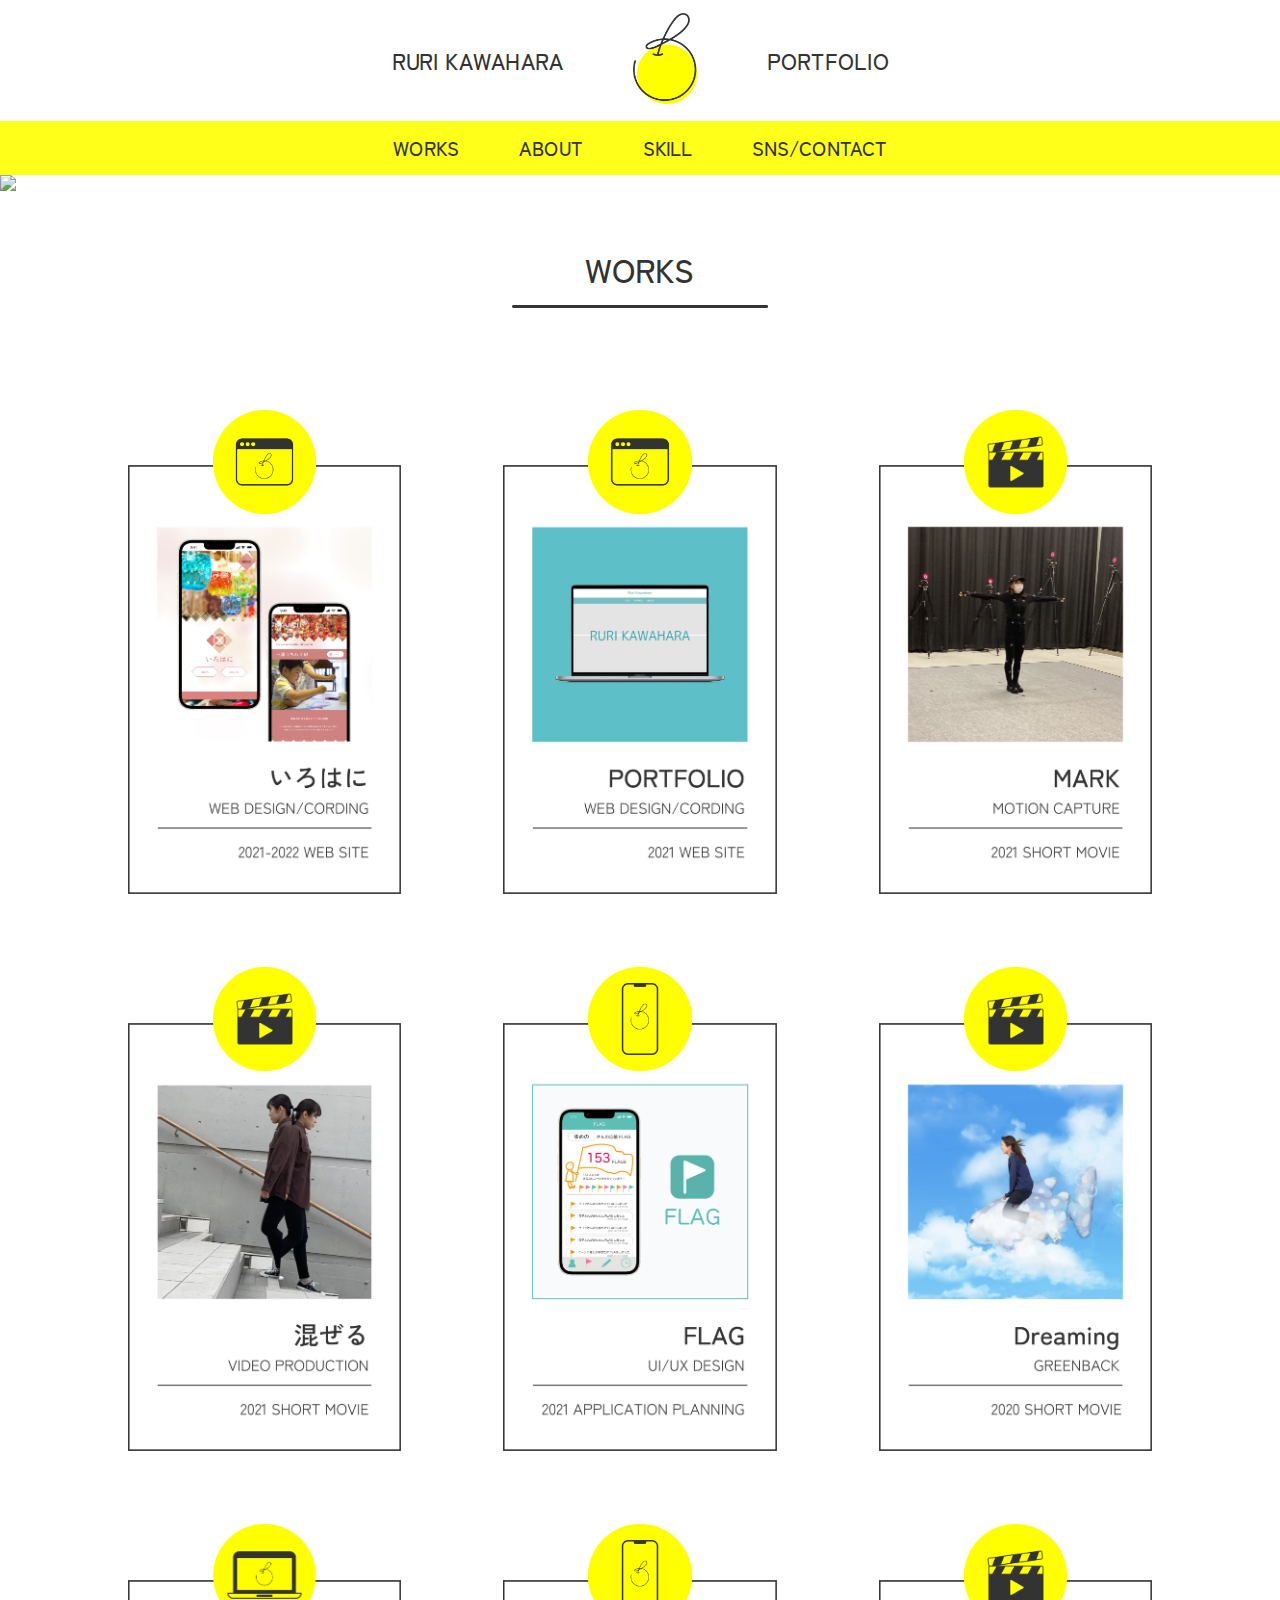
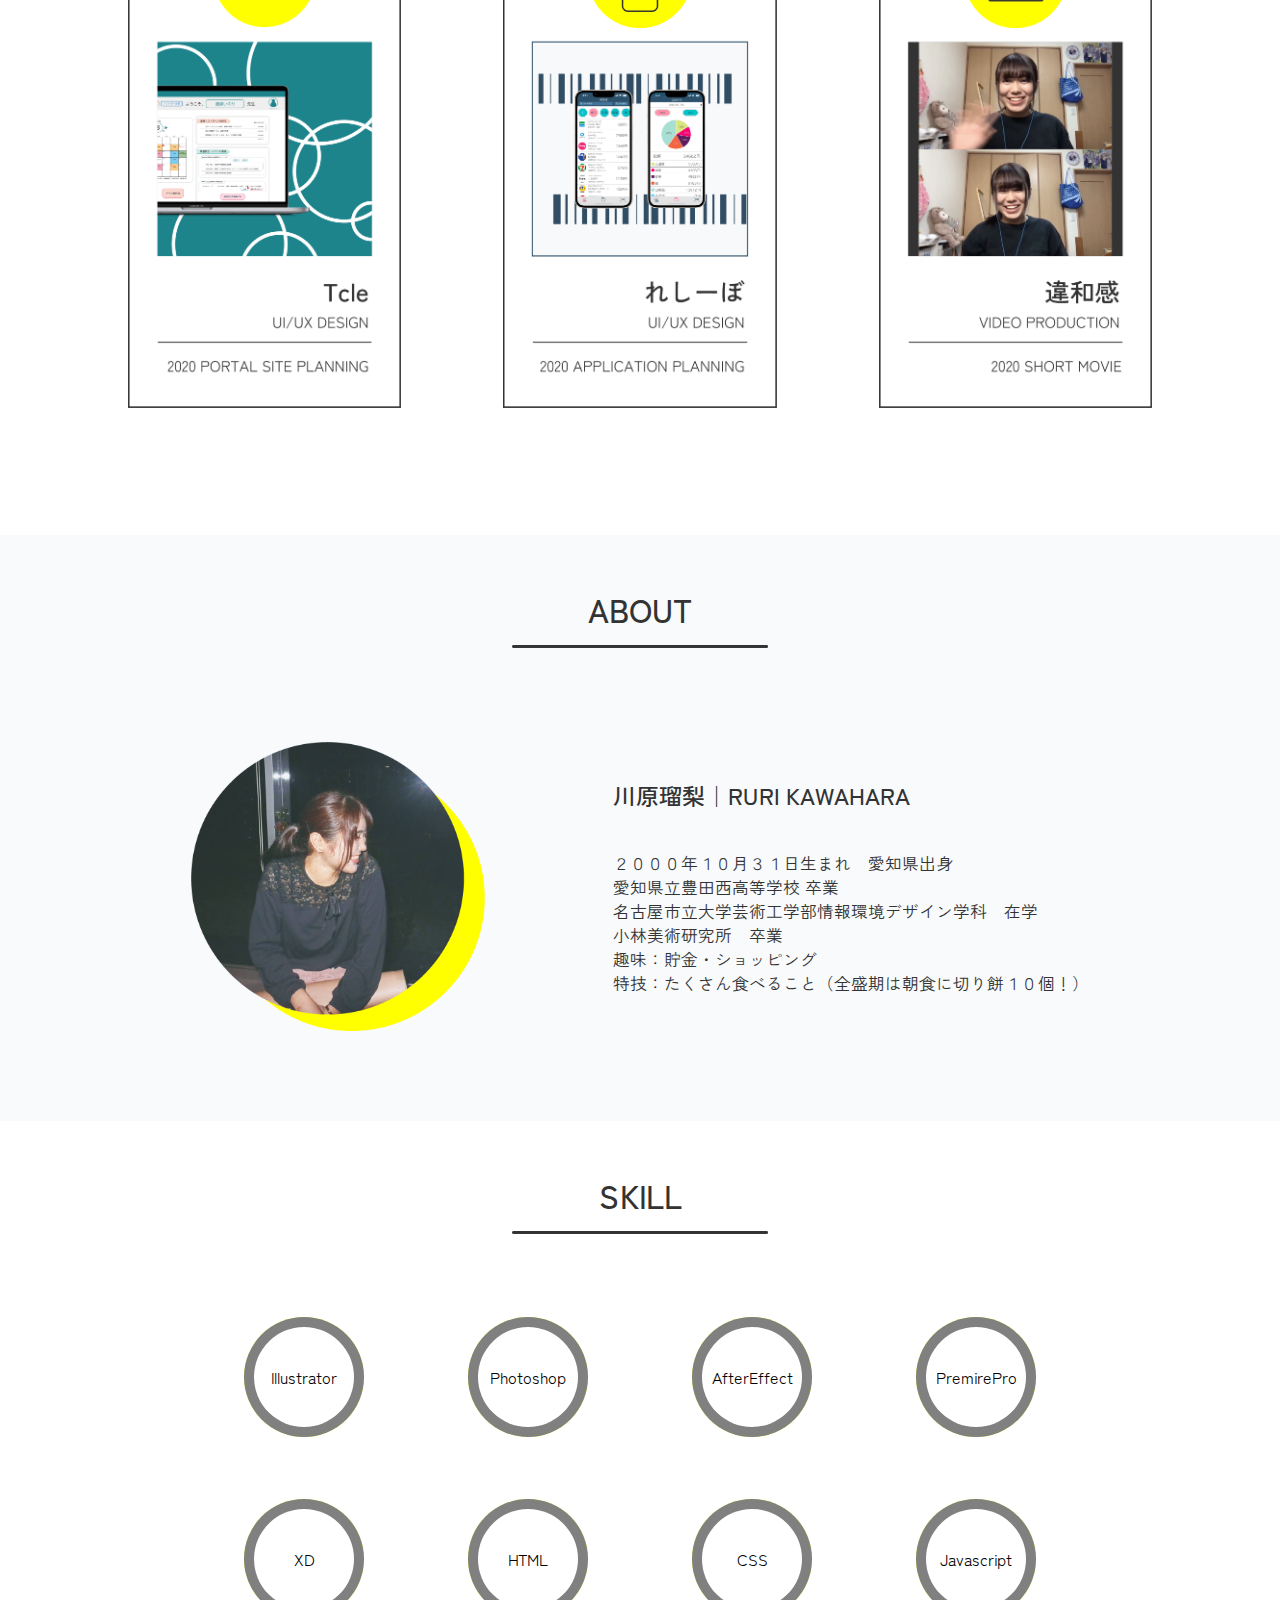
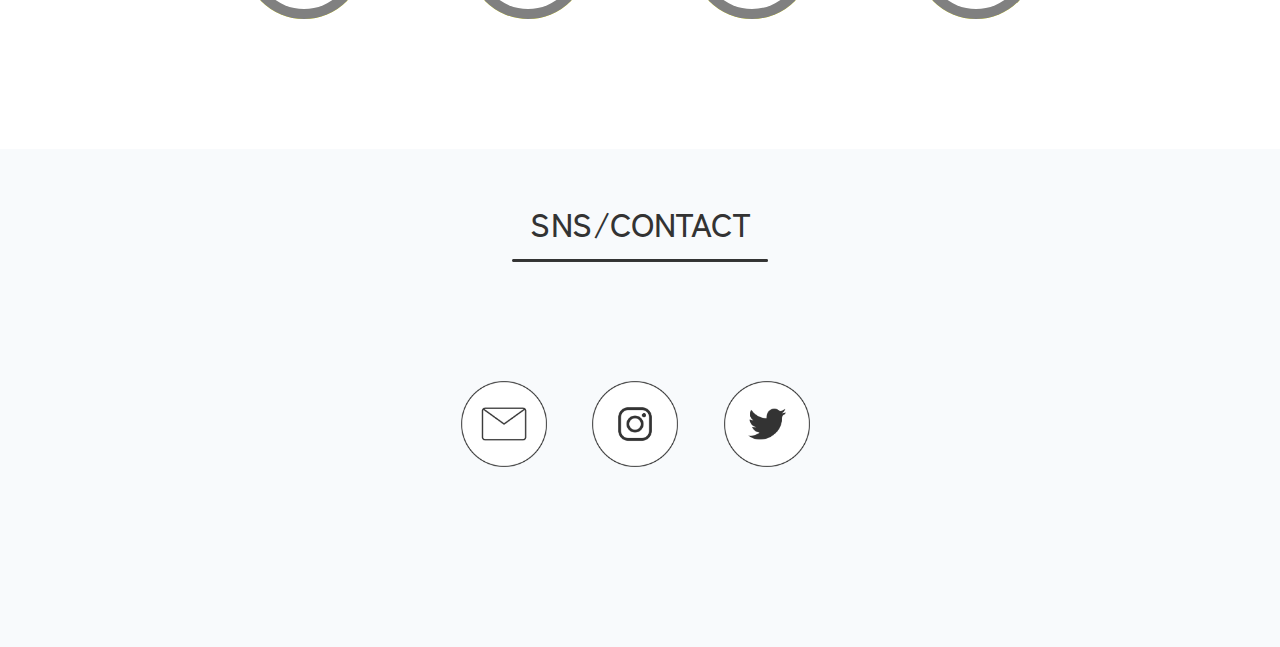
==== index.html @ ef6b2834 "Initialize repository" ====
<!DOCTYPE html>
<html>
    <head>
        <!-- 文字コード設定 -->
		<meta charset="utf-8" />
        <!-- ページタイトル(タブに表示される名前) -->
		<title>川原瑠梨ポートフォリオ</title>
        <meta name="description" content="川原瑠梨ポートフォリオ">
        <!-- CSS -->
        <link rel="stylesheet" href="style.css" />
        <link rel="icon" type="images/png" href="img/rurilogo.png">
        <!--ボタンの立体-->
        <link rel="stylesheet" type="text/css" href="css/7-1-18.css">
        <!--円グラフ-->
        <link rel="stylesheet" type="text/css" href="css/9-5-6.css">
    </head>
    <body>
        <div class="yokonarabe">
            <p class="top-text">RURI KAWAHARA</p>
            <a href=""><img class="top-logosize"src="img/rurilogo.png"></a>
            <p class="top-text">PORTFOLIO</p>
        </div>
        <div class="header-color yokonarabe"> 
            <a href=""><p class="header-text">WORKS</p></a>
            <a href=""><p class="header-text">ABOUT</p></a>
            <a href=""><p class="header-text">SKILL</p></a>
            <a href=""><p class="header-text">SNS/CONTACT</p></a>
        </div>
        <div class="MV">
            <img src="img/a.png">
        </div>
       

        <!--JAVA-->
        <script src="https://code.jquery.com/jquery-3.6.0.min.js" integrity="sha256-/xUj+3OJU5yExlq6GSYGSHk7tPXikynS7ogEvDej/m4=" crossorigin="anonymous"></script>
        <script type="text/javascript">
        $(function($) {
            const $bar = $('.header-color');
            const barHeight = $bar.outerHeight();
            const offset = $bar.offset();

            $(window).scroll(function () {
            if($(window).scrollTop() > offset.top) {
                $bar.addClass('js-fixed');
                $('.MV').css('padding-top', barHeight);
            } else {
                $bar.removeClass('js-fixed');
                $('.MV').css('padding-top', 0);
            }
            });
        });
        </script>
        <div>
            <div class="tatenarabe">
                <div class="title-space">
                    <p class="title-text">WORKS</p>
                    <img class="title-line"src="img/line.png">
                </div>
            </div>
            <div class="works-layout">
                <div class="relative"><a href="">
                    <div class="tatenarabe1 float1">
                        <img class="works-icon-size"src="img/web.png">
                        <img class="works-size"src="img/irohani1.png">
                    </div>
                </a></div>
                <div class="relative"><a href="">
                    <div class="tatenarabe1 float1">
                        <img class="works-icon-size"src="img/web.png">
                        <img class="works-size "src="img/port1.png">
                    </div>
                </a></div>
                <div class="relative"><a href="">
                    <div class="tatenarabe1 float1">
                        <img class="works-icon-size"src="img/movie.png">
                        <img class="works-size"src="img/mark1.png">
                    </div>
                </a></div>
                <div class="relative"><a href="">
                    <div class="tatenarabe1 float1">
                        <img class="works-icon-size"src="img/movie.png">
                        <img class="works-size"src="img/mix1.png">
                    </div>
                </a></div>
                <div class="relative"><a href="">
                    <div class="tatenarabe1 float1">
                        <img class="works-icon-size"src="img/iphone.png">
                        <img class="works-size"src="img/flag1.png">
                    </div>
                </a></div>
                <div class="relative"><a href="">
                    <div class="tatenarabe1 float1">
                        <img class="works-icon-size"src="img/movie.png">
                        <img class="works-size"src="img/dreaming1.png">
                    </div>
                </a></div>
                <div class="relative"><a href="">
                    <div class="tatenarabe1 float1">
                        <img class="works-icon-size"src="img/portal.png">
                        <img class="works-size"src="img/tcle1.png">
                    </div>
                </a></div> 
                <div class="relative"><a href="">
                    <div class="tatenarabe1 float1">
                        <img class="works-icon-size"src="img/iphone.png">
                        <img class="works-size"src="img/reshibo.png">
                    </div>
                </a></div>
                <div class="relative"><a href="">
                    <div class="tatenarabe1 float1">
                        <img class="works-icon-size"src="img/movie.png">
                        <img class="works-size"src="img/iwakan1.png">
                    </div>
                </a></div>         
            </div>
        </div>
        <div class="about-back">
            <div class="tatenarabe">
                <div class="title-space">
                    <p class="title-text">ABOUT</p>
                    <img class="title-line"src="img/line.png">
                    
                </div>
            </div>
            <div class="yokonarabe about-space">
                <img class="about-me-size"src="img/me.png">
                <div >
                    <p class="about-text-1">川原瑠梨｜RURI KAWAHARA</p>
                    <p class="about-text-2">２０００年１０月３１日生まれ　愛知県出身</p>
                    <p class="about-text-2">愛知県立豊田西高等学校 卒業</p>
                    <p class="about-text-2">名古屋市立大学芸術工学部情報環境デザイン学科　在学</p>
                    <p class="about-text-2">小林美術研究所　卒業</p>
                    <p class="about-text-2">趣味：貯金・ショッピング</p>
                    <p class="about-text-2">特技：たくさん食べること（全盛期は朝食に切り餅１０個！）</p>
                </div>
            </div>
        </div>
        
        <div>

        </div>
        <div class="tatenarabe">
            <div class="title-space skill-underspace">
                <p class="title-text">SKILL</p>
                <img class="title-line"src="img/line.png">

                <section id="Skill" class="profileSection">
                    <table>
                        <tr>
                            <td class="skillSet">
                                <div class="skillCircle circle-ill"><div class="circle-inner">Illustrator</div></div>
                                <div class="skillCircle circle-ps"><div class="circle-inner">Photoshop</div></div>
                                <div class="skillCircle circle-ae"><div class="circle-inner">AfterEffect</div></div>
                                <div class="skillCircle circle-pr"><div class="circle-inner">PremirePro</div></div>
                            </td>
                        </tr>
                        <tr>
                            <td class="skillSet">
                                <div class="skillCircle circle-xd"><div class="circle-inner">XD</div></div>
                                <div class="skillCircle circle-html"><div class="circle-inner">HTML</div></div>
                                <div class="skillCircle circle-css"><div class="circle-inner">CSS</div></div>
                                <div class="skillCircle circle-java"><div class="circle-inner">Javascript</divv></div>
                            </td>
                        </tr>
                    </table>
                </section>
            </div>
        </div>
        <div class="tatenarabe about-back skill-underspace">
            <div class="title-space">
                <p class="title-text">SNS/CONTACT</p>
                <img class="title-line"src="img/line.png">
            </div>
            <div class="sns-layout">
                <a href=""><img class="sns-icon-size float2"src="img/mail.png"></a>
                <a href=""><img class="sns-icon-size float2"src="img/insta.png"></a>
                <a href=""><img class="sns-icon-size float2"src="img/twi.png"></a>
            </div>
        </div>
        <script>
            $(function(){
                $(window).scroll(function (){
                    $('.fadein').each(function(){
                    var elementTop = $(this).offset().top;
                    var scroll = $(window).scrollTop();
                    var windowHeight = $(window).height();
                    if (scroll > elementTop - windowHeight + 100){
                        $(this).addClass('scrollin');
                    }
                    });
                });
            });
        </script>




        <script src="https://code.jquery.com/jquery-3.4.1.min.js" integrity="sha256-CSXorXvZcTkaix6Yvo6HppcZGetbYMGWSFlBw8HfCJo=" crossorigin="anonymous"></script>
        <script src="https://cdnjs.cloudflare.com/ajax/libs/Chart.js/2.8.0/Chart.min.js"></script>
        <script src="https://cdnjs.cloudflare.com/ajax/libs/protonet-jquery.inview/1.1.2/jquery.inview.min.js"></script>
        <!--自作のJS-->
        <script src="js/9-5-6.js"></script>

        <script>
        </script>

    </body>
</html>
---- style.css ----
@charset "UTF-8";

/*共通部分*/
html{
    font-size:100%;
}
a{
    text-decoration:none;
}
img{
    max-width: 100%;
}
li{
	list-style:none;
}
* {
	box-sizing: border-box;
	margin: 0;
	padding: 0;
}

@font-face {
	font-family:"zen1";
	src: url(font/Zen_Kaku_Gothic_New/ZenKakuGothicNew-Regular.ttf);
	font-weight: 400;
}
@font-face {
	font-family:"zen2";
	src: url(font/Zen_Kaku_Gothic_New/ZenKakuGothicNew-Medium.ttf);
	font-weight: 400;
}

.top-logosize{
    width:5vw;
}
.top-text{
    font-family: "zen2";
    padding-left: 70px;
    padding-right: 70px;
    font-size: 1.7vw;
    color: #333333;
}
.header-text{
    font-family: "zen2";
    font-size: 1.5vw;
    padding-left: 30px;
    padding-right: 30px;
    color: #333333;
}
.header-color{
    background-color:rgba(255,255,0,0.9);
    width: 100%;
    z-index: 1000;
}

.yokonarabe{
    display: flex;
    justify-content: center;
    align-items: center;
    padding-top: 1%;
    padding-bottom: 1%;
}

.yokonarabe1{
	display: flex;
	justify-content: space-around;
}
.tatenarabe{
    text-align: center;
}
.tatenarabe1{
    display: flex;
    justify-content: center;
}

.title-text{
    font-family: "zen2";
    font-size: 2.5vw;
    color: #333333;
    padding-bottom: 1%;
}
.title-line{
    width:20%;
    padding-bottom: 6%;
}
.title-space{
    padding-top: 4%;
}
.js-fixed{
    position:fixed;
    top:0;
}

.MV{
    width: 100%;
}

/*about*/
.about-me-size{
    width:33%;
    padding-right: 10%;
}
.about-text-1{
    font-family: "zen2";
    font-size: 1.8vw;
    color: #333333;
    padding-bottom: 8%;
}
.about-text-2{
    font-family: "zen1";
    font-size: 1.3vw;
    color: #333333;
}
.about-space{
    padding-bottom: 7%;
}
.about-back{
    background-color: #f8fafc;
}


/*works*/
.works-layout{
    display: grid;
    grid-template-columns: 1fr 1fr 1fr;
    gap:10%;  
    padding-right: 10%;
    padding-left: 10%;
    padding-bottom: 30%;
    padding-top: 6%;
}
.works-layout2{
    display: flex;
    justify-content: center;
    flex-wrap: wrap;
}
.works-size{
    /* padding-left:4%;
    padding-right:4%; */
    padding-bottom: 0;
}
.works-icon-size{
    width:38%;
    position: absolute;
    top:-13%;
}


.fadein {
  opacity : 0;
  transform : translate(0, 50px);
  transition:all 0.5s;
}
 
.fadein.scrollin {
  opacity : 1;
  transform : translate(0, 0);
}

.float1{
    /*アニメーションの指定*/
    transition: all .3s;
    top:0;
}
/*hoverをしたらボックスに影がつく*/
.float1:hover {
    transform: translateY(10px);
    box-shadow: 13px 13px rgba(255,255, 0, 1);
}

.relative{
    position: relative;
}

.float2{
    /*アニメーションの指定*/
    transition: all .3s;
    top:0;
}
/*hoverをしたらボックスに影がつく*/
.float2:hover {
    transform: translateY(7px);
	filter: drop-shadow(4px 4px   rgba(255,255,0,1))
}



/*skill*/
#Skill table {
    width: 900px;
    margin: 0 auto;
    text-align: left;
}
    
#Skill table th {
    width: 230px;
    padding: 60px 0 0;
}
    
#Skill table td {
    padding: 60px 0 0;
}
    
#Skill table tr:nth-child(1) th,
#Skill table tr:nth-child(1) td {
    padding-top: 0;
}
    
#Skill table td.skillSet {
    display: flex;
    justify-content: space-around;
}



.skillCircle {
	position: relative;
	width: 120px;
	height: 120px;
	border-radius: 50%;
	text-align: center;
	overflow: hidden;
	z-index: 1;
}

.skillCircle::before {
	content: "";
	display: block;
	position: absolute;
	top: 0;
	left: -60px;
	width: 120px;
	height: 120px;
	transform-origin: right 60px;
	z-index: 2;
	color: yellow;
}

.skillCircle::after {
	content: "";
	display: block;
	position: absolute;
	top: 0px;
	left: 60px;
	width: 120px;
	height: 120px;
	transform-origin: left 60px;
	z-index: 3;
	color: yellow;
}

.skillCircle .circle-inner {
	position: absolute;
    font-family:"zen1";
	top: 10px;
	left:10px;
	width: 100px;
	height: 100px;
	padding-top: 38px;
	background: #fff;
	border-radius: 50%;
	z-index: 4;
}

.circle-ill {
	background: yellow;	
}
.circle-ill::before {
	background: gray;
}
.circle-ill::after {
	background: gray;
	animation: rotateCircleRightILL 8s linear infinite
}

.circle-ps {
	background: yellow;	
}
.circle-ps::before {
	background: gray;
}
.circle-ps::after {
	background: gray;
	animation: rotateCircleRightPS 8s linear infinite;
}

.circle-ae {
	background: yellow;	
}
.circle-ae::before {
	background: gray;
    animation: rotateCircleLeftAE 8s linear infinite;
}
.circle-ae::after {
	background: gray;
	animation: rotateCircleRightAE 8s linear infinite;
}

.circle-pr {
	background: yellow;	
}
.circle-pr::before {
	background: gray;
    animation: rotateCircleLeftPR 8s linear infinite;
}
.circle-pr::after {
	background: gray;
	animation: rotateCircleRightPR 8s linear infinite;
}

.circle-xd {
	background: yellow;	
}
.circle-xd::before {
	background: gray;
}
.circle-xd::after {
	background: gray;
	animation: rotateCircleRightXd 8s linear infinite;
}

.circle-html {
	background: yellow;	
}
.circle-html::before {
	background: gray;
}
.circle-html::after {
	background: gray;
	animation: rotateCircleRightHTML 8s linear infinite;
}
.circle-css {
	background: yellow;	
}
.circle-css::before {
	background: gray;
}
.circle-css::after {
	background: gray;
	animation: rotateCircleRightCSS 8s linear infinite;
}
.circle-java {
	background: yellow;	
}
.circle-java::before {
	background: gray;
}
.circle-java::after {
	background: gray;
	animation: rotateCircleRightJAVA 8s linear infinite;
}

@keyframes rotateCircleRightILL {
	0%   { transform: rotate(0deg); }
	15%  { transform: rotate(120deg); }
	100% { transform: rotate(120deg); }
}
@keyframes rotateCircleRightPS {
	0%   { transform: rotate(0deg); }
	15%  { transform: rotate(40deg); }
	100% { transform: rotate(40deg); }
}
@keyframes rotateCircleRightAE {
	0%   {
		transform: rotate(0deg);
		background: gray;
	}
	15.0%  {
		transform: rotate(180deg);
		background: gray;
	}
	15.01% {
		transform: rotate(360deg);
		background: yellow;
	}
	100% {
		transform: rotate(360deg);
		background: yellow;
	}
}
@keyframes rotateCircleLeftAE {
	0%   { transform: rotate(0deg); }
	15.01%  { transform: rotate(0deg); }
	30%  { transform: rotate(120deg); }
	100% { transform: rotate(120deg); }
}

@keyframes rotateCircleRightPR {
	0%   {
		transform: rotate(0deg);
		background: gray;
	}
	15%  {
		transform: rotate(180deg);
		background: gray;
	}
	15.01% {
		transform: rotate(360deg);
		background: yellow;
	}
	100% {
		transform: rotate(360deg);
		background: yellow;
	}
}

@keyframes rotateCircleLeftPR {
	0%   { transform: rotate(0deg); }
	15%  { transform: rotate(0deg); }
	30%  { transform: rotate(70deg); }
	100% { transform: rotate(70deg); }
}

@keyframes rotateCircleRightXd {
	0%   { transform: rotate(0deg); }
	15%  { transform: rotate(90deg); }
	100% { transform: rotate(90deg); }
}
@keyframes rotateCircleRightHTML {
	0%   { transform: rotate(0deg); }
	15%  { transform: rotate(100deg); }
	100% { transform: rotate(100deg); }
}
@keyframes rotateCircleRightCSS {
	0%   { transform: rotate(0deg); }
	15%  { transform: rotate(100deg); }
	100% { transform: rotate(100deg); }
}
@keyframes rotateCircleRightJAVA {
	0%   { transform: rotate(0deg); }
	15%  { transform: rotate(30deg); }
	100% { transform: rotate(30deg); }
}


.skill-underspace{
    padding-bottom: 10%;
}

/*SNS*/
.sns-layout{
    display: grid;
    grid-template-columns: 1fr 1fr 1fr;
    gap:10%;  
	padding-right: 36%;
    padding-left: 36%;
	padding-top: 3%;
	padding-bottom: 3%;
}
.sns-icon-size{
	padding-bottom: 10%;
	padding-right: 10%;
}
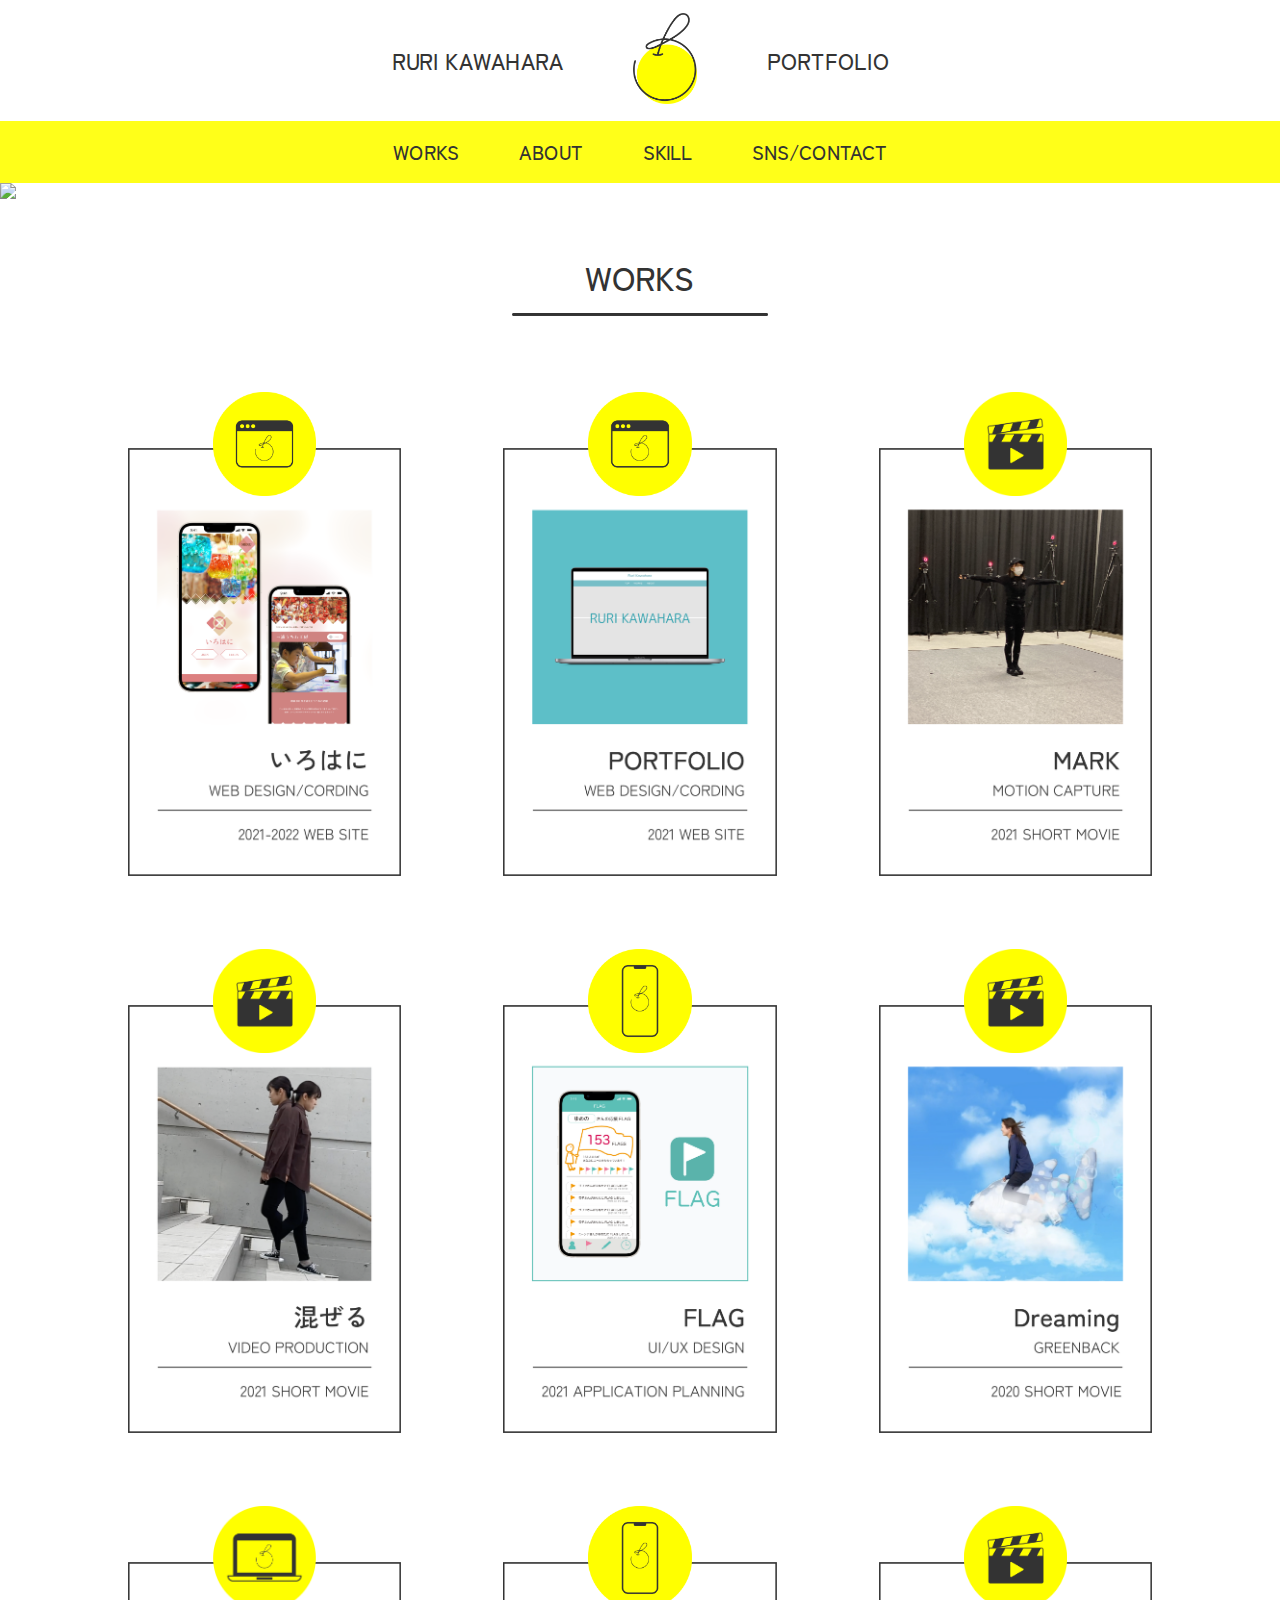
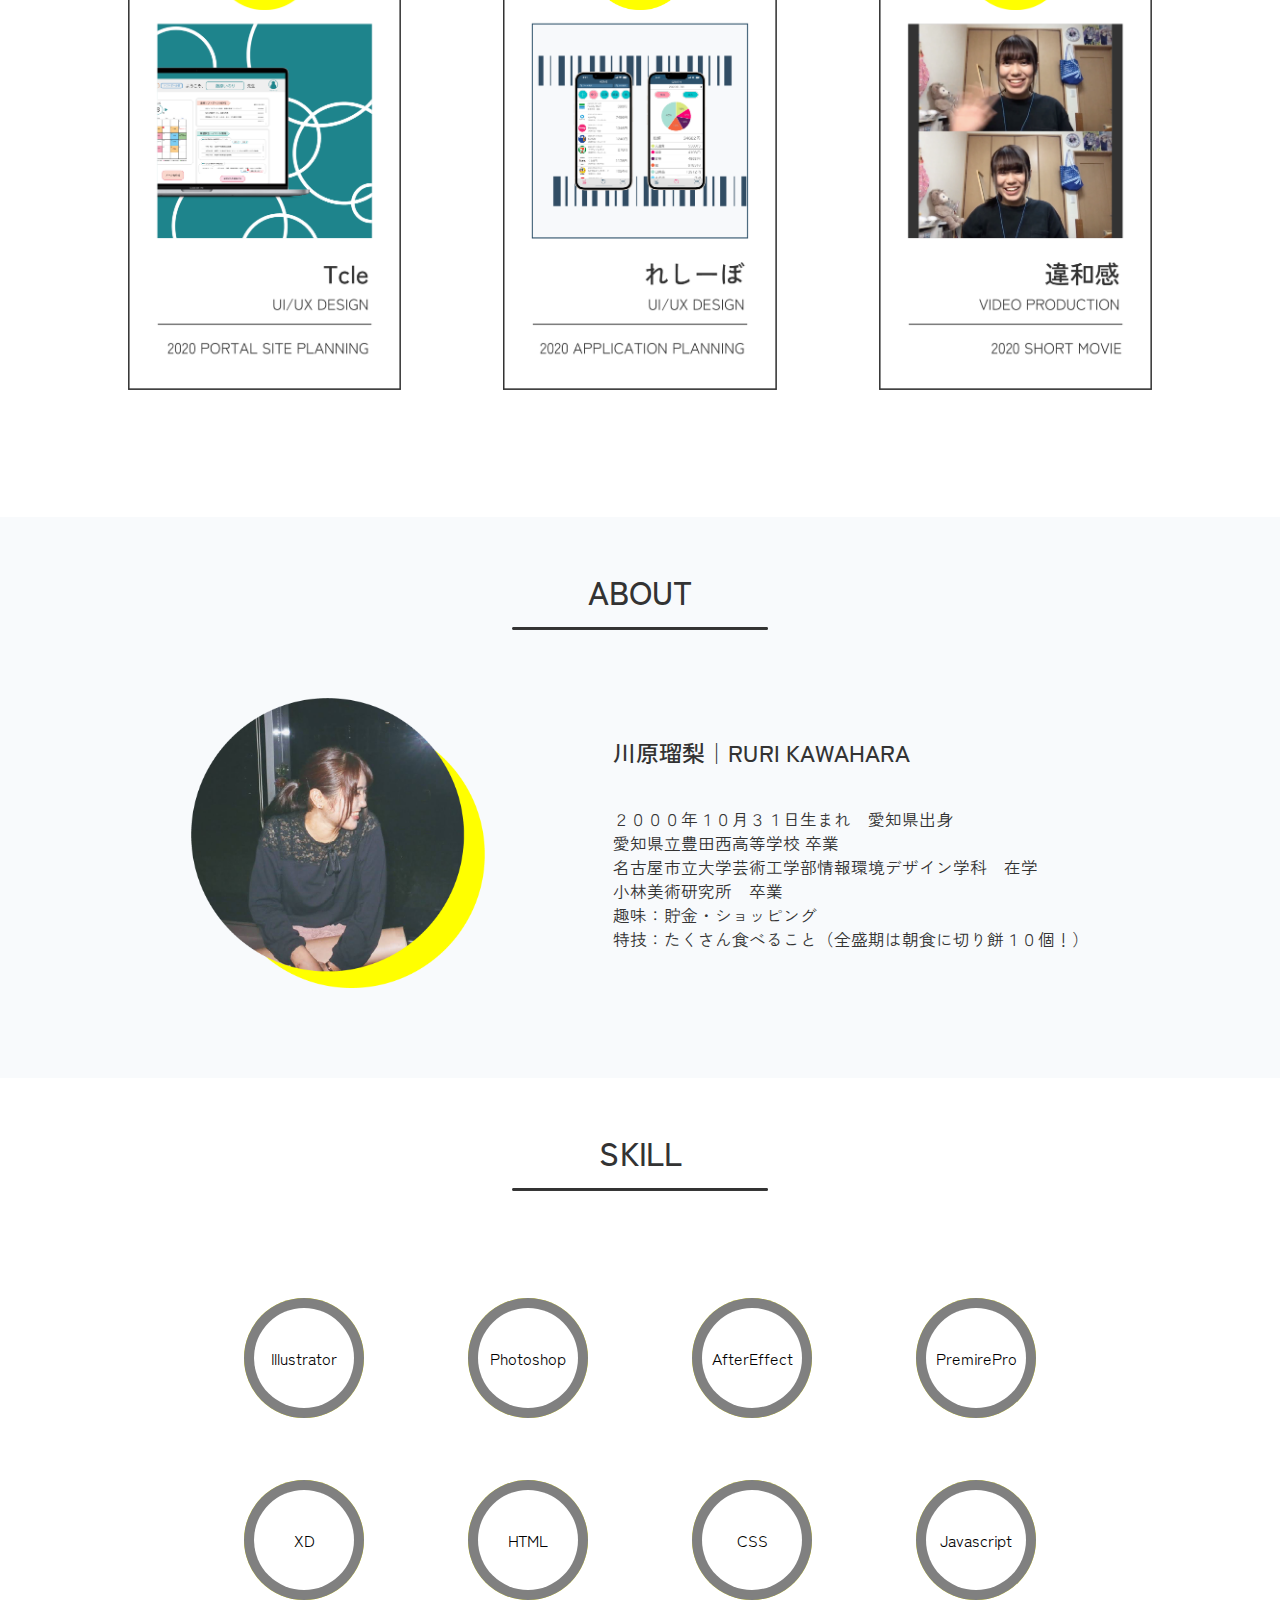
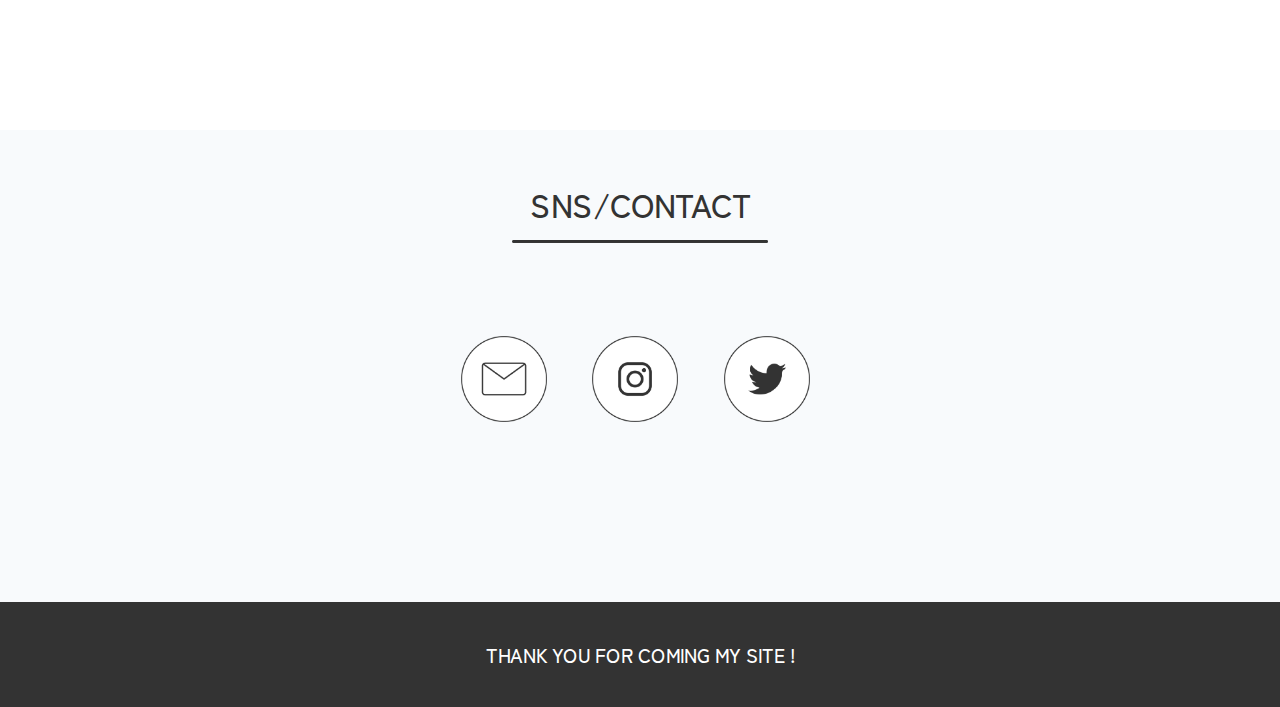
==== commit 3ab2982c: "2/10-1" ====
--- a/index.html
+++ b/index.html
@@ -17,14 +17,14 @@
     <body>
         <div class="yokonarabe">
             <p class="top-text">RURI KAWAHARA</p>
-            <a href=""><img class="top-logosize"src="img/rurilogo.png"></a>
+            <a href="index.html"><img class="top-logosize"id="top"src="img/rurilogo.png"></a>
             <p class="top-text">PORTFOLIO</p>
         </div>
         <div class="header-color yokonarabe"> 
-            <a href=""><p class="header-text">WORKS</p></a>
-            <a href=""><p class="header-text">ABOUT</p></a>
-            <a href=""><p class="header-text">SKILL</p></a>
-            <a href=""><p class="header-text">SNS/CONTACT</p></a>
+            <a href="#works"><p class="header-text">WORKS</p></a>
+            <a href="#about"><p class="header-text">ABOUT</p></a>
+            <a href="#skill"><p class="header-text">SKILL</p></a>
+            <a href="#sns"><p class="header-text">SNS/CONTACT</p></a>
         </div>
         <div class="MV">
             <img src="img/a.png">
@@ -53,7 +53,7 @@
         <div>
             <div class="tatenarabe">
                 <div class="title-space">
-                    <p class="title-text">WORKS</p>
+                    <p class="title-text"id="works">WORKS</p>
                     <img class="title-line"src="img/line.png">
                 </div>
             </div>
@@ -117,7 +117,7 @@
         <div class="about-back">
             <div class="tatenarabe">
                 <div class="title-space">
-                    <p class="title-text">ABOUT</p>
+                    <p class="title-text"id="about">ABOUT</p>
                     <img class="title-line"src="img/line.png">
                     
                 </div>
@@ -141,7 +141,7 @@
         </div>
         <div class="tatenarabe">
             <div class="title-space skill-underspace">
-                <p class="title-text">SKILL</p>
+                <p class="title-text"id="skill">SKILL</p>
                 <img class="title-line"src="img/line.png">
 
                 <section id="Skill" class="profileSection">
@@ -168,7 +168,7 @@
         </div>
         <div class="tatenarabe about-back skill-underspace">
             <div class="title-space">
-                <p class="title-text">SNS/CONTACT</p>
+                <p class="title-text"id="sns">SNS/CONTACT</p>
                 <img class="title-line"src="img/line.png">
             </div>
             <div class="sns-layout">
@@ -177,6 +177,9 @@
                 <a href=""><img class="sns-icon-size float2"src="img/twi.png"></a>
             </div>
         </div>
+        <footer class="tatenarabe"> 
+            <p class="footer-text">THANK YOU FOR COMING MY SITE !</p>
+        </footer>
         <script>
             $(function(){
                 $(window).scroll(function (){
@@ -191,6 +194,135 @@
                 });
             });
         </script>
+        <script src="https://ajax.googleapis.com/ajax/libs/jquery/3.4.1/jquery.min.js"></script>
+        <script>
+            $(function () {
+            var set = 200;//ウインドウ上部からどれぐらいの位置で変化させるか
+            var boxTop = new Array;
+            var current = -1;
+            //各要素の位置
+            //position-nowは場所を取得したい対象の要素に付ける
+            $('.position-now').each(function (i) {
+                boxTop[i] = $(this).offset().top;
+            });
+            //最初の要素にclass="positiion-now"をつける
+            changeBox(0);
+            //スクロールした時の処理
+            $(window).scroll(function () {
+                scrollPosition = $(window).scrollTop();
+                for (var i = boxTop.length - 1; i >= 0; i--) {
+                if ($(window).scrollTop() > boxTop[i] - set) {
+                    changeBox(i);
+                    break;
+                }
+                };
+            });
+            //ナビの処理
+            function changeBox(secNum) {
+                if (secNum != current) {
+                current = secNum;
+                secNum2 = secNum + 1;//以下にクラス付与したい要素名と付与したいクラス名
+                $('nav li a').removeClass('link-current');
+
+                //位置によって個別に処理をしたい場合　
+                if (current == 0) {
+                    $('#top_link_js').addClass('link-current');
+                    // 現在地がsection1の場合の処理
+                } else if (current == 1) {
+                    $('#works_link_js').addClass('link-current');
+                    // 現在地がsection2の場合の処理
+                } else if (current == 2) {
+                    // 現在地がsection3の場合の処理
+                    $('#about_link_js').addClass('link-current');
+                }
+
+                }
+            };
+            });
+            $(function () {
+                $('a[href^="#"]').click(function () {
+                    var adjust = -100;
+                    var speed = 500;
+                    var href = $(this).attr("href");
+                    var target = $(href == "#" || href == "" ? 'html' : href);
+                    var position = target.offset().top + adjust;
+                    $("html, body").animate({ scrollTop: position }, speed, "swing");
+                    return false;
+                });
+            });
+
+
+            $(window).on('load', function(){
+                $('.loader-slide').addClass('open');
+            });
+
+
+            //変数定義
+            var navigationOpenFlag = false;
+            var navButtonFlag = true;
+            var focusFlag = false;
+            
+            //ハンバーガーメニュー
+                $(function(){
+            
+                $(document).on('click','.el_humburger',function(){
+                    if(navButtonFlag){
+                    spNavInOut.switch();
+                    //一時的にボタンを押せなくする
+                    setTimeout(function(){
+                        navButtonFlag = true;
+                    },200);
+                    navButtonFlag = false;
+                    }
+                });
+                $(document).on('click touchend', function(event) {
+                    if (!$(event.target).closest('.bl_header,.el_humburger').length && $('body').hasClass('js_humburgerOpen') && focusFlag) {
+                    focusFlag = false;
+                    //scrollBlocker(false);
+                    spNavInOut.switch();
+                    }
+                });
+                });
+            
+            //ナビ開く処理
+            function spNavIn(){
+                $('body').removeClass('js_humburgerClose');
+                $('body').addClass('js_humburgerOpen');
+                setTimeout(function(){
+                    focusFlag = true;
+                },200);
+                setTimeout(function(){
+                    navigationOpenFlag = true;
+                },200);
+
+                $('#overlay').fadeIn(200);
+            }
+            //ナビ閉じる処理
+            function spNavOut(){
+                $('body').removeClass('js_humburgerOpen');
+                $('body').addClass('js_humburgerClose');
+                setTimeout(function(){
+                    $(".uq_spNavi").removeClass("js_appear");
+                    focusFlag = false;
+                },200);
+                navigationOpenFlag = false;
+                $('#overlay').fadeOut(200);
+            }
+            
+            //ナビ開閉コントロール
+            var spNavInOut = {
+            switch:function(){
+                if($('body.spNavFreez').length){
+                return false;
+                }
+                if($('body').hasClass('js_humburgerOpen')){
+                spNavOut();
+                } else {
+                spNavIn();
+                }
+            }
+            };
+        </script>
 
 
 
--- a/style.css
+++ b/style.css
@@ -17,6 +17,9 @@
 	box-sizing: border-box;
 	margin: 0;
 	padding: 0;
+}
+footer{
+	background-color: #333333;
 }
 
 @font-face {
@@ -46,6 +49,8 @@
     padding-left: 30px;
     padding-right: 30px;
     color: #333333;
+	padding-top: 2%;
+	padding-bottom: 2%;
 }
 .header-color{
     background-color:rgba(255,255,0,0.9);
@@ -81,7 +86,7 @@
 }
 .title-line{
     width:20%;
-    padding-bottom: 6%;
+    padding-bottom: 4%;
 }
 .title-space{
     padding-top: 4%;
@@ -180,7 +185,7 @@
 /*hoverをしたらボックスに影がつく*/
 .float2:hover {
     transform: translateY(7px);
-	filter: drop-shadow(4px 4px   rgba(255,255,0,1))
+	filter: drop-shadow(6px 6px   rgba(255,255,0,1))
 }
 
 
@@ -450,4 +455,21 @@
 .sns-icon-size{
 	padding-bottom: 10%;
 	padding-right: 10%;
+}
+
+
+.profileSection {
+	display: block;
+	position: relative;
+	width: 100%;
+	margin: 50px auto 0;
+	text-align: center;
+}
+
+.footer-text{
+	font-family: "zen2";
+    font-size: 1.5vw;
+    color: #ffffff;
+	padding-top:3%;
+	padding-bottom: 3%;
 }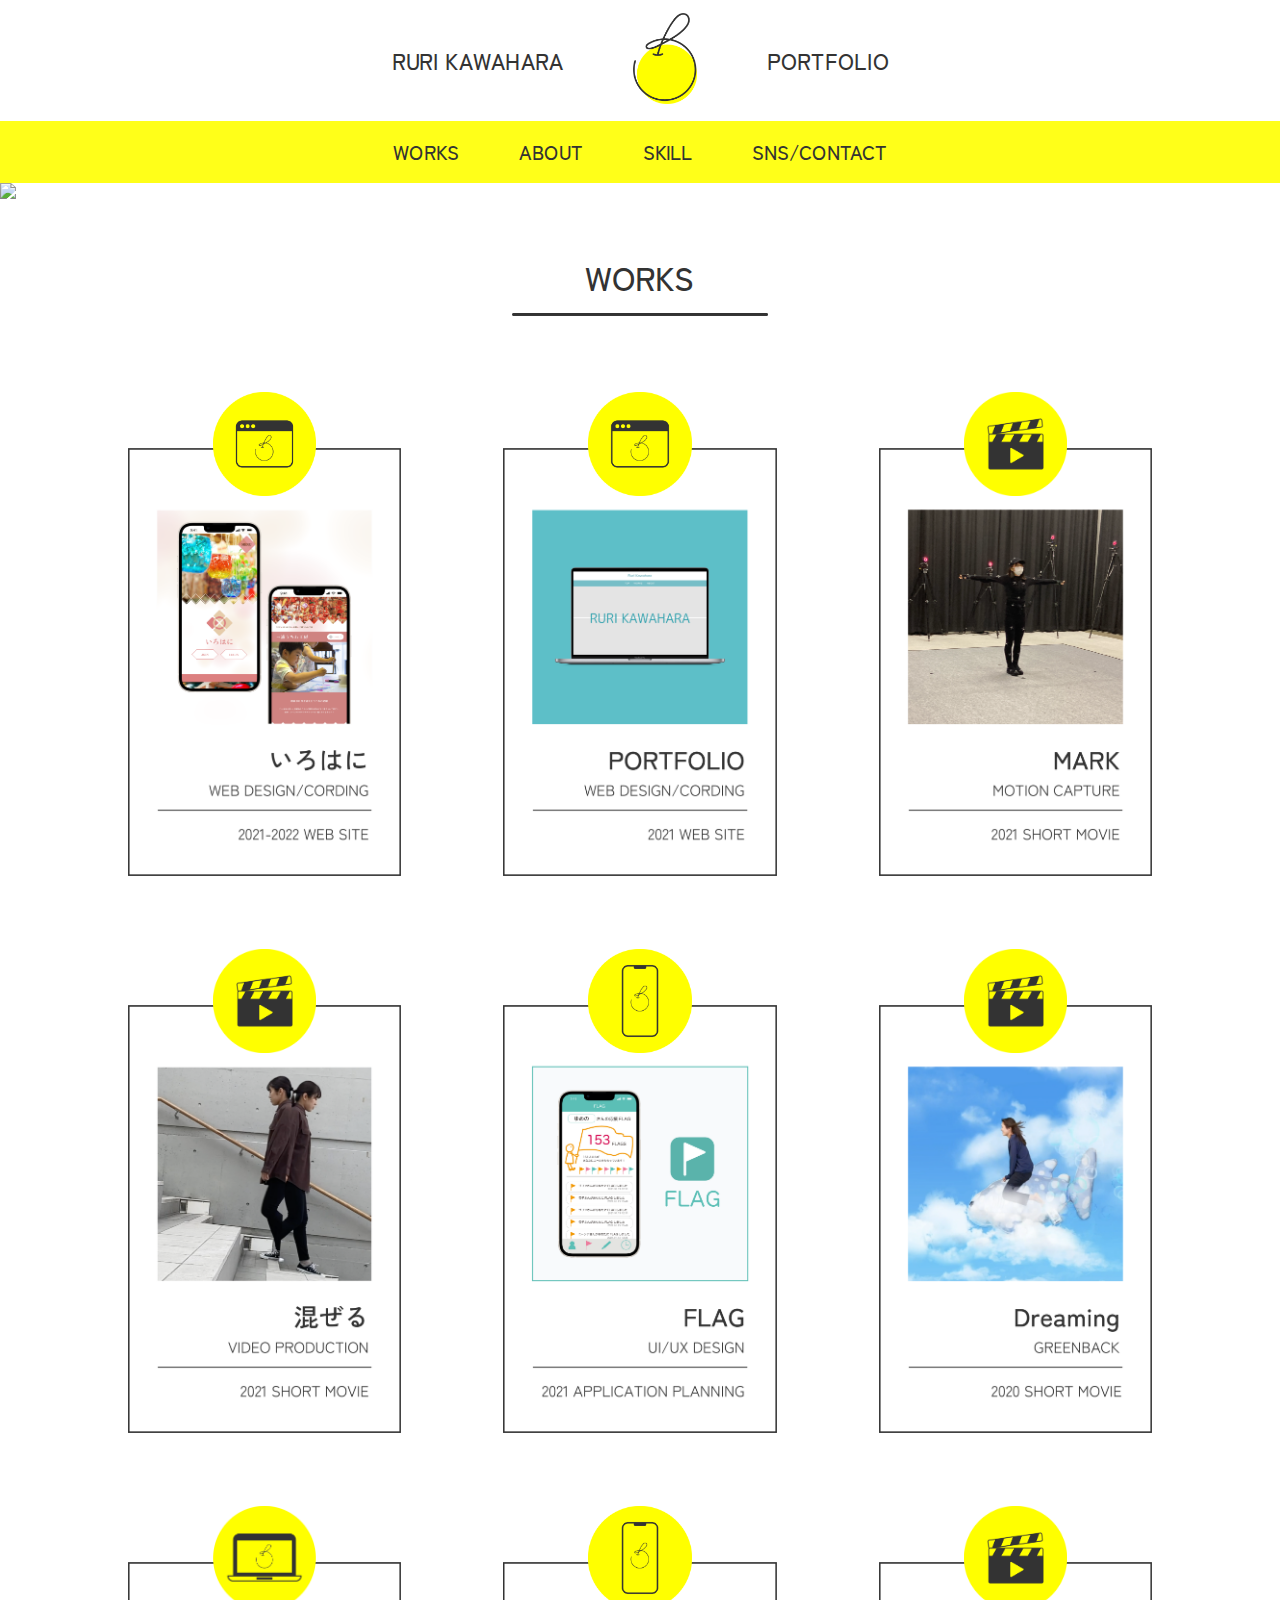
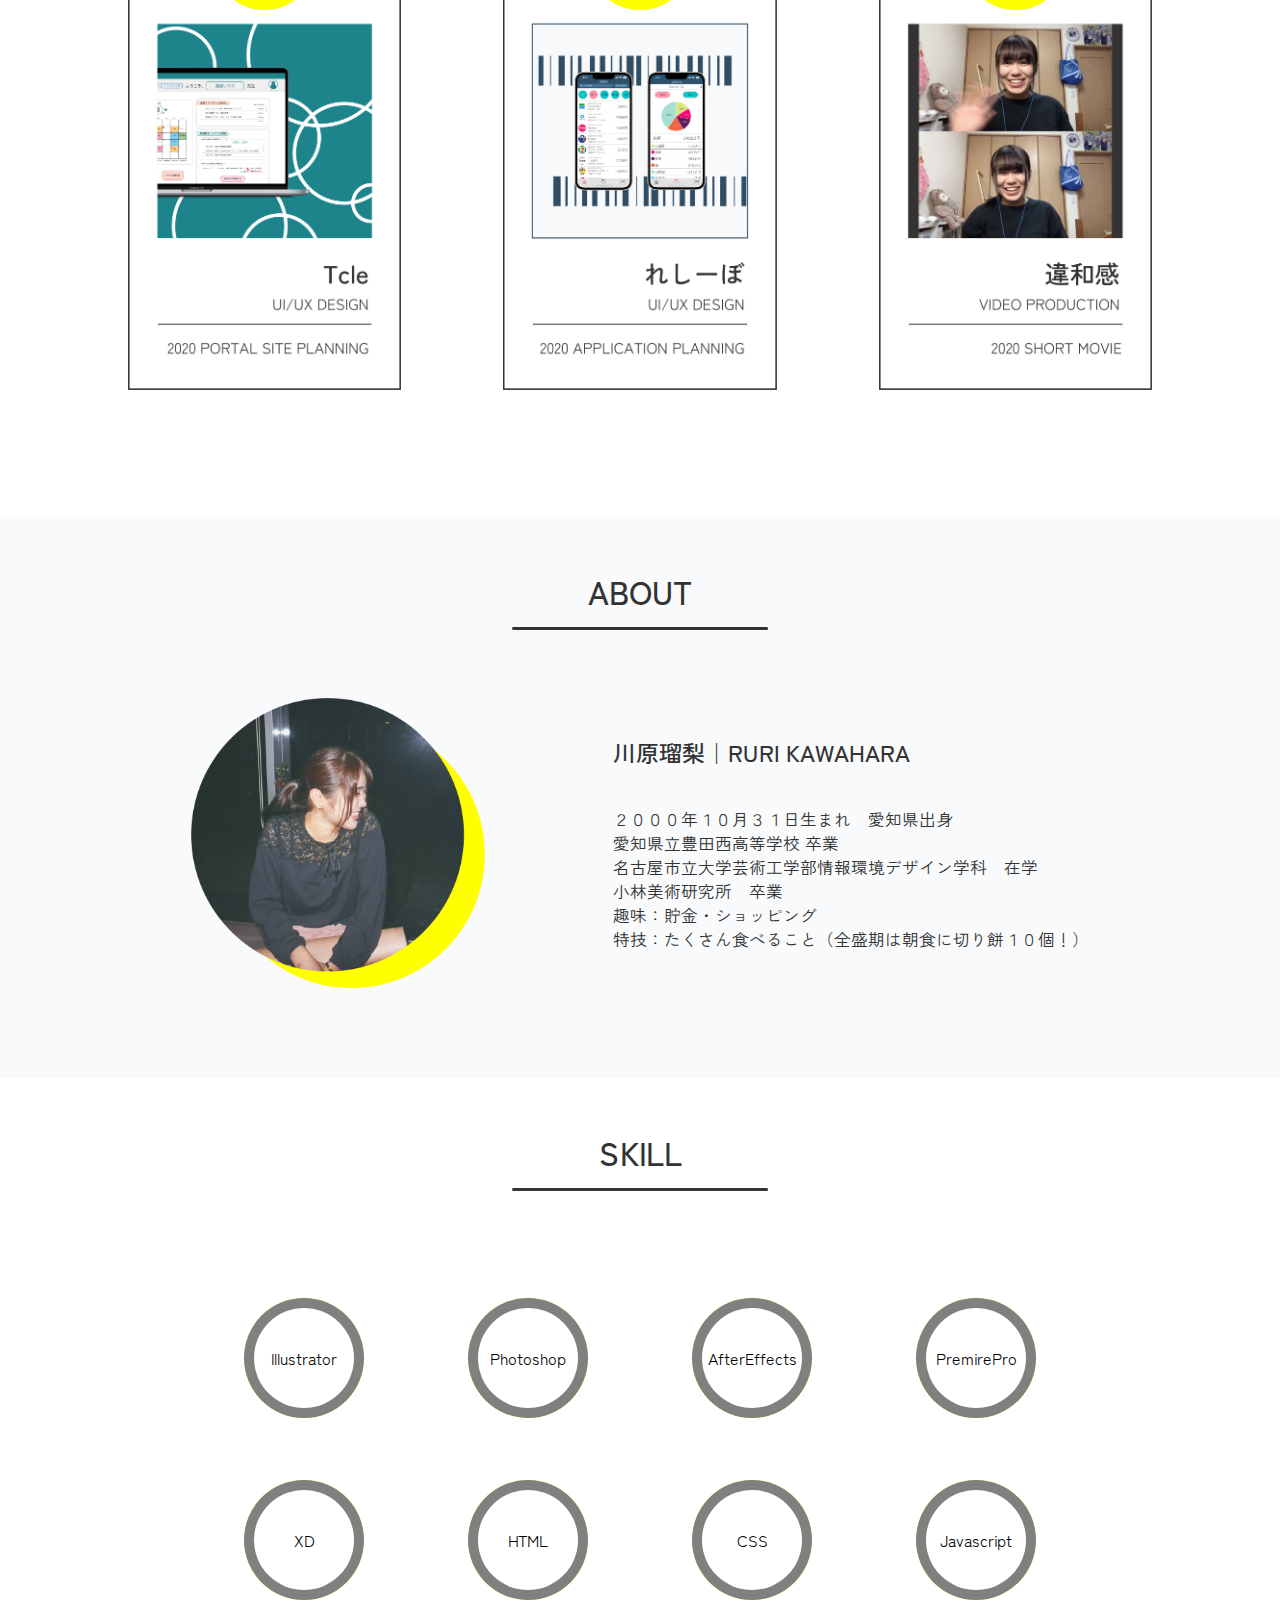
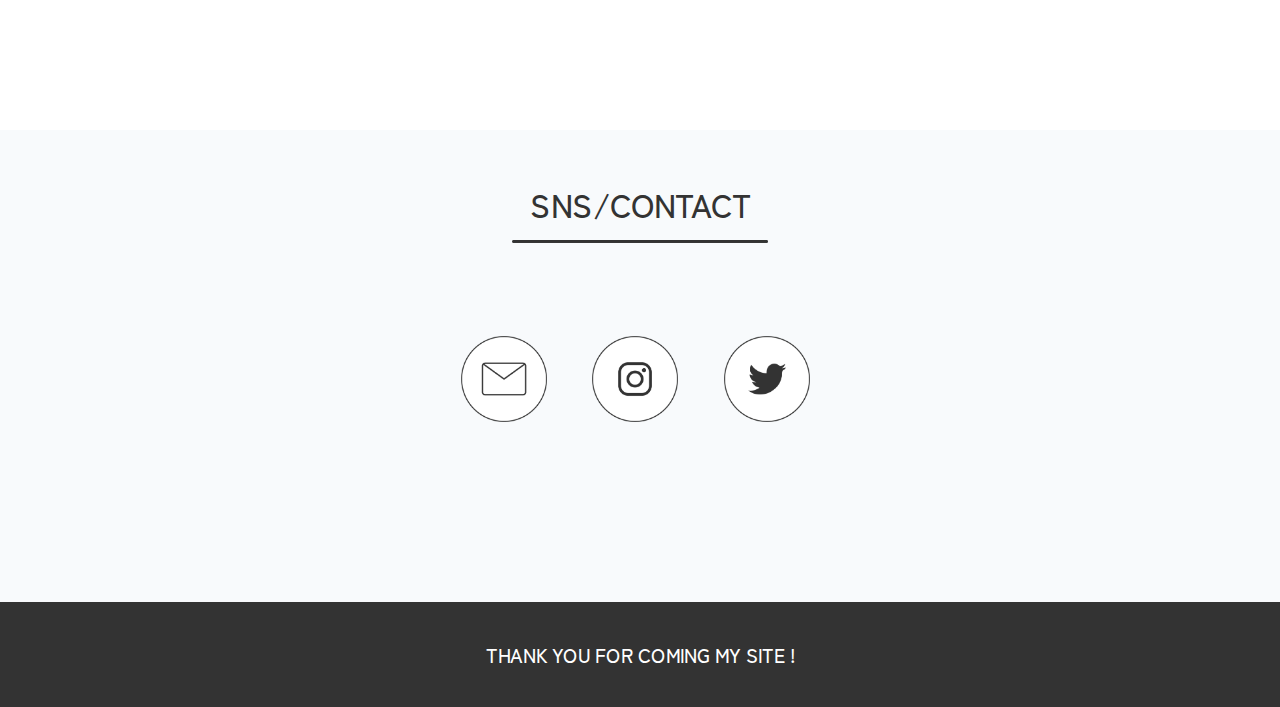
==== commit cce5eb9d: "0413-1" ====
--- a/index.html
+++ b/index.html
@@ -8,7 +8,7 @@
         <meta name="description" content="川原瑠梨ポートフォリオ">
         <!-- CSS -->
         <link rel="stylesheet" href="style.css" />
-        <link rel="icon" type="images/png" href="img/rurilogo.png">
+        <link rel="icon" type="img/png" href="img/rurilogo.png">
         <!--ボタンの立体-->
         <link rel="stylesheet" type="text/css" href="css/7-1-18.css">
         <!--円グラフ-->
@@ -58,7 +58,7 @@
                 </div>
             </div>
             <div class="works-layout">
-                <div class="relative"><a href="">
+                <div class="relative"><a href="irohani.html">
                     <div class="tatenarabe1 float1">
                         <img class="works-icon-size"src="img/web.png">
                         <img class="works-size"src="img/irohani1.png">
@@ -70,7 +70,7 @@
                         <img class="works-size "src="img/port1.png">
                     </div>
                 </a></div>
-                <div class="relative"><a href="">
+                <div class="relative"><a href="MARK.html">
                     <div class="tatenarabe1 float1">
                         <img class="works-icon-size"src="img/movie.png">
                         <img class="works-size"src="img/mark1.png">
@@ -150,7 +150,7 @@
                             <td class="skillSet">
                                 <div class="skillCircle circle-ill"><div class="circle-inner">Illustrator</div></div>
                                 <div class="skillCircle circle-ps"><div class="circle-inner">Photoshop</div></div>
-                                <div class="skillCircle circle-ae"><div class="circle-inner">AfterEffect</div></div>
+                                <div class="skillCircle circle-ae"><div class="circle-inner">AfterEffects</div></div>
                                 <div class="skillCircle circle-pr"><div class="circle-inner">PremirePro</div></div>
                             </td>
                         </tr>
--- a/style.css
+++ b/style.css
@@ -32,6 +32,12 @@
 	src: url(font/Zen_Kaku_Gothic_New/ZenKakuGothicNew-Medium.ttf);
 	font-weight: 400;
 }
+
+
+.w{
+	width:100%;
+}
+
 
 .top-logosize{
     width:5vw;
@@ -70,12 +76,20 @@
 	display: flex;
 	justify-content: space-around;
 }
+.yokonarabe2{
+	display: flex;
+	justify-content:flex-end;
+}
 .tatenarabe{
     text-align: center;
 }
 .tatenarabe1{
     display: flex;
     justify-content: center;
+}
+.tatenarabe2{
+	display: flex;
+	justify-content: flex-start;
 }
 
 .title-text{
@@ -87,6 +101,12 @@
 .title-line{
     width:20%;
     padding-bottom: 4%;
+}
+.title-line2{
+    width:80%;
+    padding-bottom: 4%;
+	padding-left:15%;
+	padding-top:5%;
 }
 .title-space{
     padding-top: 4%;
@@ -472,4 +492,64 @@
     color: #ffffff;
 	padding-top:3%;
 	padding-bottom: 3%;
+}
+
+
+.aaa{
+	font-size: 4vw;
+	background-color: #ffffff;
+	color: #ffffff;
+}
+
+.works-mv-space{
+	/* padding-top: 3%; */
+	padding-bottom: 5%;
+}
+.works-mv-title-moji-1{
+	font-family:"zen2";
+	font-size:2.5vw;
+	padding-top: 10%;
+	padding-left: 15%;
+	color: #333333;
+}
+.works-mv-title-moji-2{
+	font-family:"zen1";
+	font-size:1.1vw;
+	padding-top: 3%;
+	padding-left: 15%;
+	color: #333333;
+}
+.works-mv-title-moji-3{
+	font-family:"zen1";
+	font-size:1.1vw;
+	padding-top: 1%;
+	padding-left: 15%;
+	color: #333333;
+}
+/*irohani*/
+.mv-top-size{
+	width:58%;
+}
+.mv-title-size{
+	width:42%;
+}
+
+.works-moji1{
+	font-family: "zen1";
+	font-size: 1.1vw;
+	color: #333333;
+	padding-bottom: 0.4%;
+}
+
+.promaru-irohani{
+	width: 60%;
+}
+
+.pro-size{
+	width: 70%;
+	padding-bottom: 7%;
+}
+
+.pro-size1{
+	width: 70%;
 }